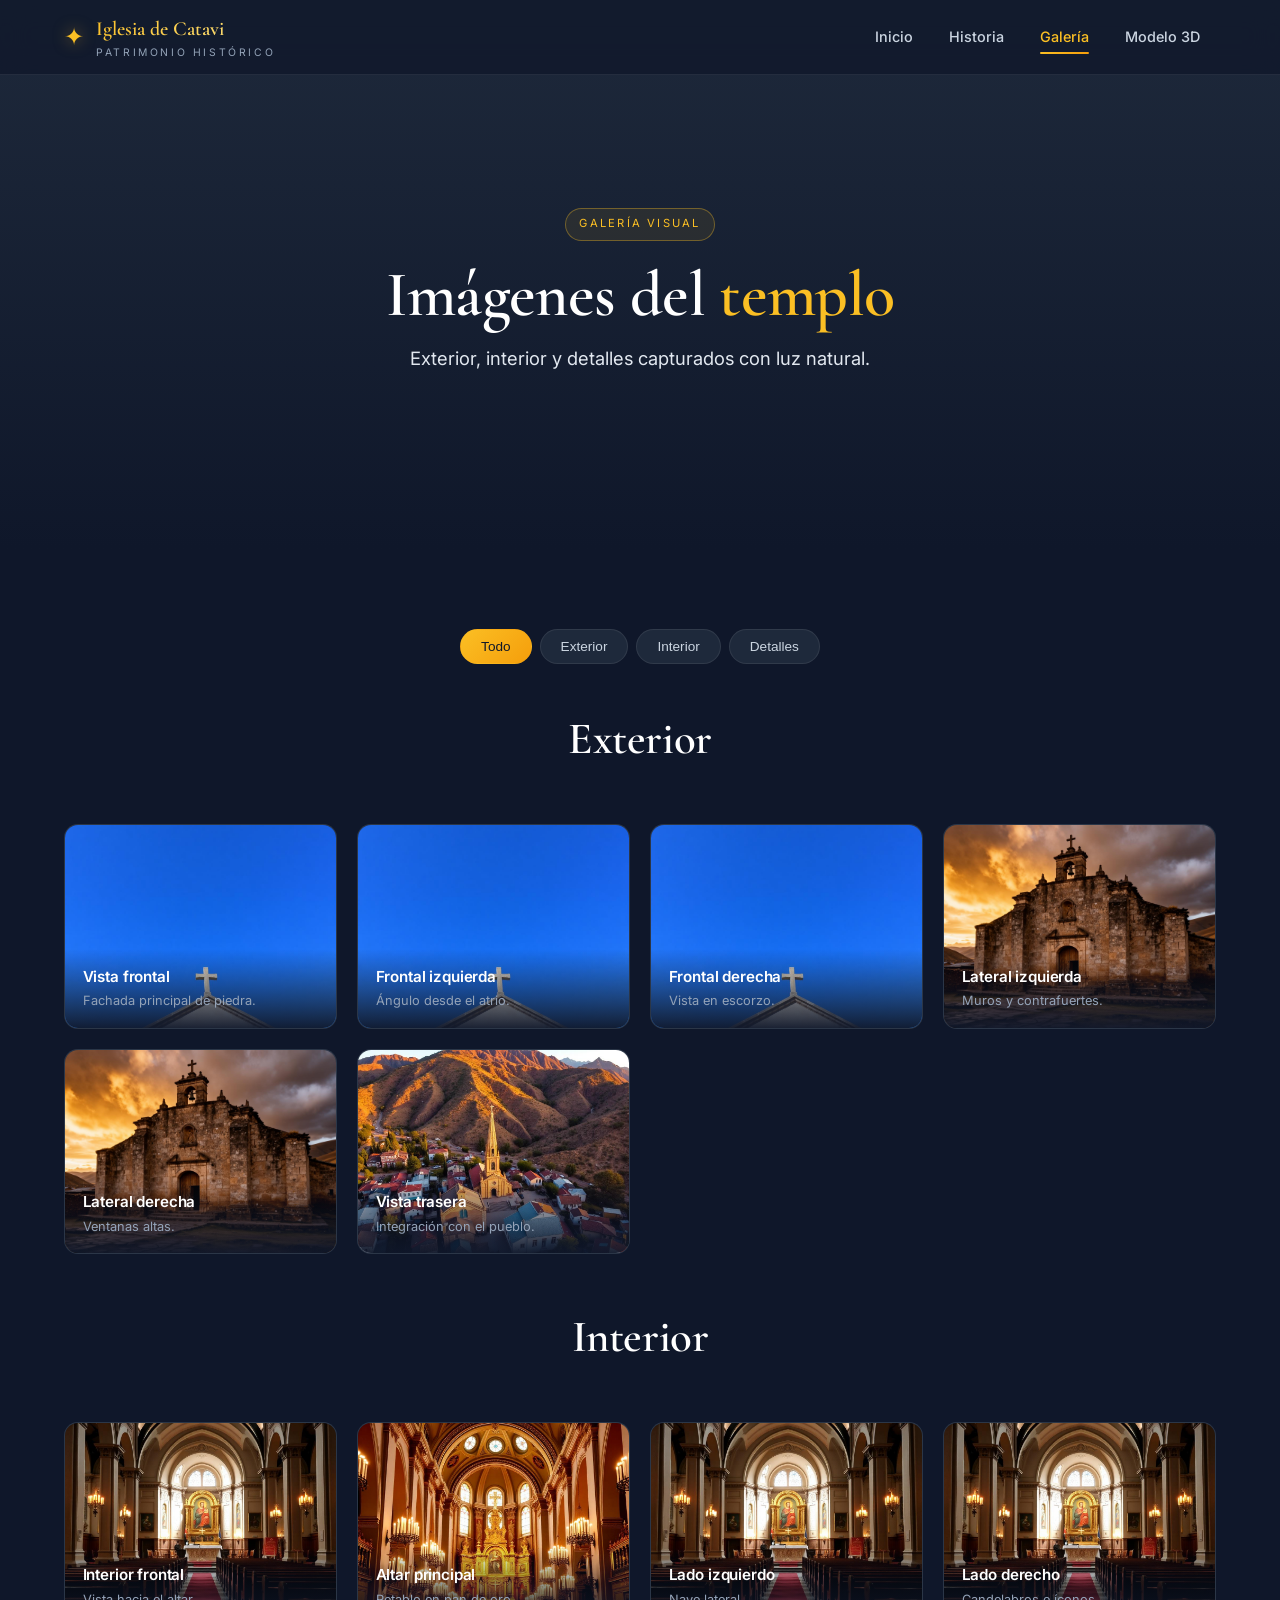
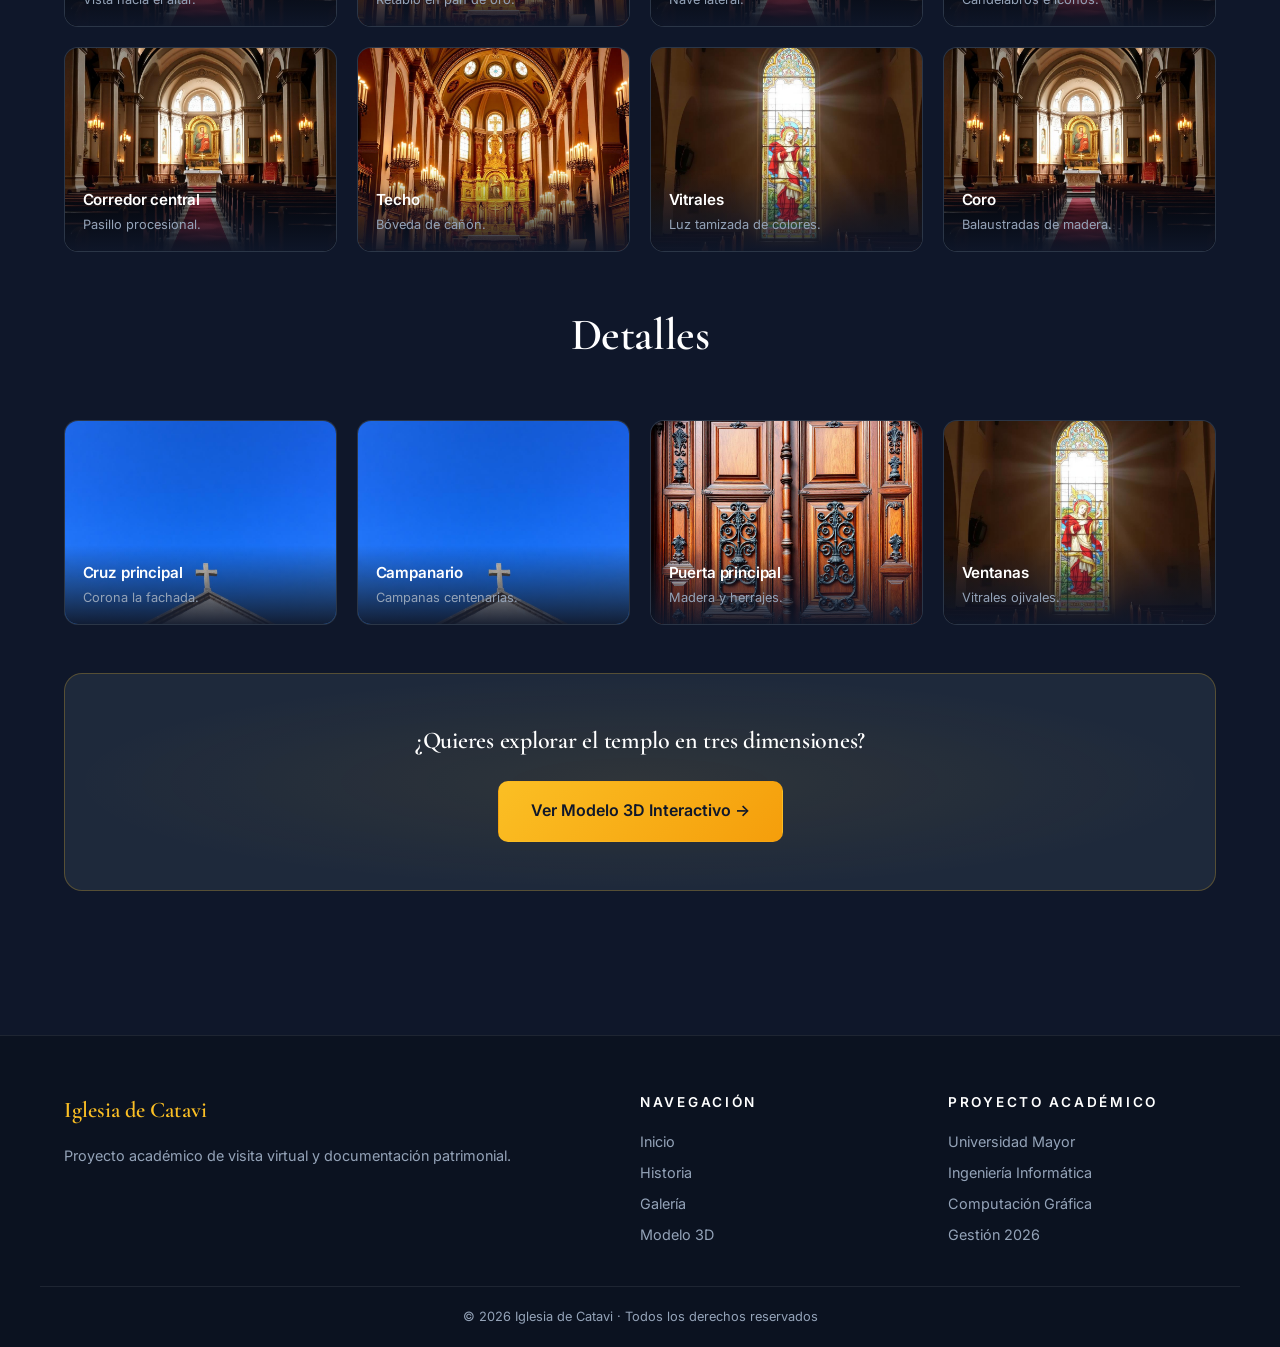
==== galeria.html @ e2d0ec97 "Version 1 - Estructura inicial" ====
<!DOCTYPE html>
<html lang="es">
<head>
<meta charset="UTF-8">
<meta name="viewport" content="width=device-width, initial-scale=1.0">
<title>Galería · Iglesia de Catavi</title>
<link rel="preconnect" href="https://fonts.googleapis.com">
<link rel="preconnect" href="https://fonts.gstatic.com" crossorigin>
<link href="https://fonts.googleapis.com/css2?family=Cormorant+Garamond:wght@500;600;700&family=Inter:wght@300;400;500;600;700&display=swap" rel="stylesheet">
<link rel="stylesheet" href="css/menu.css">
<link rel="stylesheet" href="css/estilos.css">
<link rel="stylesheet" href="css/galeria.css">
</head>
<body>
<header class="navbar">
  <div class="nav-inner">
    <a href="index.html" class="brand">
      <span class="brand-mark">✦</span>
      <span><strong>Iglesia de Catavi</strong><small>Patrimonio Histórico</small></span>
    </a>
    <button class="nav-toggle" id="navToggle" aria-label="Menú">☰</button>
    <nav class="nav-links" id="navLinks">
      <a href="index.html">Inicio</a>
      <a href="historia.html">Historia</a>
      <a href="galeria.html" class="active">Galería</a>
      <a href="modelo3d.html">Modelo 3D</a>
    </nav>
  </div>
</header>

<section class="page-hero short">
  <div class="container hero-content text-center">
    <span class="chip">Galería visual</span>
    <h1 class="hero-title">Imágenes del <span class="gold">templo</span></h1>
    <p class="hero-sub">Exterior, interior y detalles capturados con luz natural.</p>
  </div>
</section>

<section class="container section">
  <div class="gallery-tabs">
    <button class="tab active" data-cat="all">Todo</button>
    <button class="tab" data-cat="exterior">Exterior</button>
    <button class="tab" data-cat="interior">Interior</button>
    <button class="tab" data-cat="detalles">Detalles</button>
  </div>

  <div class="section-head"><h2 id="cat-exterior">Exterior</h2></div>
  <div class="gallery">
    <figure class="g-item" data-cat="exterior">
      <img src="assets/img/exterior/frontal.jpg" alt="Vista frontal" data-title="Vista frontal" data-desc="Fachada principal de piedra labrada con campanario.">
      <figcaption><h4>Vista frontal</h4><p>Fachada principal de piedra.</p></figcaption>
    </figure>
    <figure class="g-item" data-cat="exterior">
      <img src="assets/img/exterior/frontal.jpg" alt="Frontal izquierda" data-title="Vista frontal izquierda" data-desc="Perspectiva en ángulo desde la izquierda del atrio.">
      <figcaption><h4>Frontal izquierda</h4><p>Ángulo desde el atrio.</p></figcaption>
    </figure>
    <figure class="g-item" data-cat="exterior">
      <img src="assets/img/exterior/frontal.jpg" alt="Frontal derecha" data-title="Vista frontal derecha" data-desc="Perspectiva en ángulo desde la derecha del atrio.">
      <figcaption><h4>Frontal derecha</h4><p>Vista en escorzo.</p></figcaption>
    </figure>
    <figure class="g-item" data-cat="exterior">
      <img src="assets/img/exterior/lateral.jpg" alt="Lateral izquierda" data-title="Lateral izquierda" data-desc="Muro lateral de piedra con contrafuertes.">
      <figcaption><h4>Lateral izquierda</h4><p>Muros y contrafuertes.</p></figcaption>
    </figure>
    <figure class="g-item" data-cat="exterior">
      <img src="assets/img/exterior/lateral.jpg" alt="Lateral derecha" data-title="Lateral derecha" data-desc="Fachada lateral derecha con ventanas altas.">
      <figcaption><h4>Lateral derecha</h4><p>Ventanas altas.</p></figcaption>
    </figure>
    <figure class="g-item" data-cat="exterior">
      <img src="assets/img/exterior/aerea.jpg" alt="Vista trasera" data-title="Vista trasera" data-desc="Parte posterior del templo y su integración con el pueblo.">
      <figcaption><h4>Vista trasera</h4><p>Integración con el pueblo.</p></figcaption>
    </figure>
  </div>

  <div class="section-head"><h2 id="cat-interior">Interior</h2></div>
  <div class="gallery">
    <figure class="g-item" data-cat="interior">
      <img src="assets/img/interior/nave.jpg" alt="Interior frontal" data-title="Interior frontal" data-desc="Vista desde la entrada hacia el altar mayor.">
      <figcaption><h4>Interior frontal</h4><p>Vista hacia el altar.</p></figcaption>
    </figure>
    <figure class="g-item" data-cat="interior">
      <img src="assets/img/interior/altar.jpg" alt="Altar principal" data-title="Altar principal" data-desc="Retablo mayor cubierto en pan de oro.">
      <figcaption><h4>Altar principal</h4><p>Retablo en pan de oro.</p></figcaption>
    </figure>
    <figure class="g-item" data-cat="interior">
      <img src="assets/img/interior/nave.jpg" alt="Lado izquierdo" data-title="Interior lado izquierdo" data-desc="Nave lateral izquierda con pinturas y bancas.">
      <figcaption><h4>Lado izquierdo</h4><p>Nave lateral.</p></figcaption>
    </figure>
    <figure class="g-item" data-cat="interior">
      <img src="assets/img/interior/nave.jpg" alt="Lado derecho" data-title="Interior lado derecho" data-desc="Nave lateral derecha con candelabros e íconos.">
      <figcaption><h4>Lado derecho</h4><p>Candelabros e íconos.</p></figcaption>
    </figure>
    <figure class="g-item" data-cat="interior">
      <img src="assets/img/interior/nave.jpg" alt="Corredor central" data-title="Corredor central" data-desc="Pasillo central con alfombra roja hacia el presbiterio.">
      <figcaption><h4>Corredor central</h4><p>Pasillo procesional.</p></figcaption>
    </figure>
    <figure class="g-item" data-cat="interior">
      <img src="assets/img/interior/altar.jpg" alt="Techo" data-title="Techo abovedado" data-desc="Bóveda de cañón con decoraciones florales.">
      <figcaption><h4>Techo</h4><p>Bóveda de cañón.</p></figcaption>
    </figure>
    <figure class="g-item" data-cat="interior">
      <img src="assets/img/interior/vitral.jpg" alt="Vitrales" data-title="Vitrales" data-desc="Vitrales con iconografía religiosa y luz tamizada.">
      <figcaption><h4>Vitrales</h4><p>Luz tamizada de colores.</p></figcaption>
    </figure>
    <figure class="g-item" data-cat="interior">
      <img src="assets/img/interior/nave.jpg" alt="Coro" data-title="Coro" data-desc="Coro alto con balaustradas de madera tallada.">
      <figcaption><h4>Coro</h4><p>Balaustradas de madera.</p></figcaption>
    </figure>
  </div>

  <div class="section-head"><h2 id="cat-detalles">Detalles</h2></div>
  <div class="gallery">
    <figure class="g-item" data-cat="detalles">
      <img src="assets/img/exterior/frontal.jpg" alt="Cruz principal" data-title="Cruz principal" data-desc="Cruz de piedra que corona la fachada.">
      <figcaption><h4>Cruz principal</h4><p>Corona la fachada.</p></figcaption>
    </figure>
    <figure class="g-item" data-cat="detalles">
      <img src="assets/img/exterior/frontal.jpg" alt="Campanario" data-title="Campanario" data-desc="Torre con campanas fundidas con estaño local.">
      <figcaption><h4>Campanario</h4><p>Campanas centenarias.</p></figcaption>
    </figure>
    <figure class="g-item" data-cat="detalles">
      <img src="assets/img/detalles/puerta.jpg" alt="Puerta principal" data-title="Puerta principal" data-desc="Portón de madera tallada con herrajes de hierro forjado.">
      <figcaption><h4>Puerta principal</h4><p>Madera y herrajes.</p></figcaption>
    </figure>
    <figure class="g-item" data-cat="detalles">
      <img src="assets/img/interior/vitral.jpg" alt="Ventanas" data-title="Ventanas" data-desc="Ventanas ojivales con vitrales de iconografía sagrada.">
      <figcaption><h4>Ventanas</h4><p>Vitrales ojivales.</p></figcaption>
    </figure>
  </div>

  <div class="cta-3d">
    <h3>¿Quieres explorar el templo en tres dimensiones?</h3>
    <a href="modelo3d.html" class="btn btn-gold btn-lg">Ver Modelo 3D Interactivo →</a>
  </div>
</section>

<!-- Lightbox -->
<div class="lightbox" id="lightbox" aria-hidden="true">
  <button class="lb-close" id="lbClose" aria-label="Cerrar">✕</button>
  <button class="lb-nav lb-prev" id="lbPrev" aria-label="Anterior">‹</button>
  <button class="lb-nav lb-next" id="lbNext" aria-label="Siguiente">›</button>
  <figure class="lb-content">
    <img id="lbImg" src="" alt="">
    <figcaption><h3 id="lbTitle"></h3><p id="lbDesc"></p></figcaption>
  </figure>
</div>

<footer class="footer">
  <div class="container footer-grid">
    <div><h4 class="gold">Iglesia de Catavi</h4><p>Proyecto académico de visita virtual y documentación patrimonial.</p></div>
    <div><h4>Navegación</h4><ul><li><a href="index.html">Inicio</a></li><li><a href="historia.html">Historia</a></li><li><a href="galeria.html">Galería</a></li><li><a href="modelo3d.html">Modelo 3D</a></li></ul></div>
    <div><h4>Proyecto académico</h4><ul><li>Universidad Mayor</li><li>Ingeniería Informática</li><li>Computación Gráfica</li><li>Gestión 2026</li></ul></div>
  </div>
  <div class="footer-bottom container">© 2026 Iglesia de Catavi · Todos los derechos reservados</div>
</footer>

<script src="js/menu.js"></script>
<script src="js/galeria.js"></script>
</body>
</html>
---- css/menu.css ----
/* =========================================================
   Menú de navegación fijo
   ========================================================= */
.navbar{
  position:fixed;top:0;left:0;right:0;z-index:100;
  background:rgba(15,23,42,.75);
  backdrop-filter:blur(14px);-webkit-backdrop-filter:blur(14px);
  border-bottom:1px solid rgba(255,255,255,.08);
}
.nav-inner{
  max-width:1200px;margin:0 auto;padding:0 1.5rem;
  display:flex;align-items:center;justify-content:space-between;
  height:74px;
}
.brand{display:flex;align-items:center;gap:.75rem;color:#fff}
.brand-mark{
  font-size:1.5rem;color:#fbbf24;
  text-shadow:0 0 16px rgba(251,191,36,.5);
}
.brand strong{display:block;font-family:"Cormorant Garamond",serif;font-size:1.25rem;font-weight:600;
  background:linear-gradient(135deg,#fbbf24,#fde68a);-webkit-background-clip:text;background-clip:text;color:transparent}
.brand small{display:block;font-size:.65rem;letter-spacing:.25em;text-transform:uppercase;color:#94a3b8}

.nav-links{display:flex;align-items:center;gap:.25rem}
.nav-links a{
  position:relative;padding:.6rem 1rem;font-size:.9rem;font-weight:500;
  color:#cbd5e1;border-radius:8px;transition:color .25s ease, background .25s ease;
}
.nav-links a:hover{color:#fff;background:rgba(255,255,255,.04)}
.nav-links a.active{color:#fbbf24}
.nav-links a.active::after{
  content:"";position:absolute;left:1rem;right:1rem;bottom:.25rem;height:2px;
  background:linear-gradient(90deg,#fbbf24,#f59e0b);border-radius:2px
}

.nav-toggle{
  display:none;background:transparent;border:1px solid rgba(255,255,255,.15);
  color:#fff;border-radius:8px;width:42px;height:42px;font-size:1.2rem;cursor:pointer;
}

body{padding-top:74px}

@media (max-width:840px){
  .nav-toggle{display:block}
  .nav-links{
    position:absolute;top:100%;left:0;right:0;
    flex-direction:column;align-items:stretch;gap:0;
    background:rgba(15,23,42,.97);
    border-bottom:1px solid rgba(255,255,255,.08);
    padding:.5rem 1rem 1rem;
    max-height:0;overflow:hidden;transition:max-height .35s ease;
  }
  .nav-links.open{max-height:400px}
  .nav-links a{padding:.85rem 1rem;border-radius:6px}
  .nav-links a.active::after{display:none}
}
---- css/estilos.css ----
/* =========================================================
   Iglesia de Catavi · Estilos base
   ========================================================= */
:root{
  --bg:#0f172a;
  --panel:#1e293b;
  --panel-2:#273449;
  --text:#ffffff;
  --muted:#94a3b8;
  --gold:#fbbf24;
  --gold-2:#f59e0b;
  --blue:#3b82f6;
  --blue-2:#2563eb;
  --border:rgba(255,255,255,.08);
  --radius:14px;
  --shadow:0 20px 50px -20px rgba(0,0,0,.7);
  --shadow-gold:0 10px 40px -10px rgba(251,191,36,.45);
  --font-display:"Cormorant Garamond", Georgia, serif;
  --font-sans:"Inter", system-ui, -apple-system, Segoe UI, Roboto, sans-serif;
}
*,*::before,*::after{box-sizing:border-box}
html,body{margin:0;padding:0}
html{scroll-behavior:smooth}
body{
  font-family:var(--font-sans);
  background:var(--bg);
  color:var(--text);
  line-height:1.6;
  -webkit-font-smoothing:antialiased;
}
img{max-width:100%;display:block}
a{color:inherit;text-decoration:none}
ul{margin:0;padding:0;list-style:none}

.container{max-width:1200px;margin:0 auto;padding:0 1.5rem}
.section{padding:5rem 1.5rem}
.text-center{text-align:center}
.gold{color:var(--gold)}
.lead{color:var(--muted);font-size:1.1rem;max-width:720px;margin:1rem auto 0}

h1,h2,h3,h4{font-family:var(--font-display);font-weight:600;letter-spacing:-.01em;margin:0 0 .5rem}
h1{font-size:clamp(2.5rem,5vw,4.5rem);line-height:1.05}
h2{font-size:clamp(2rem,3.5vw,3rem)}
h3{font-size:1.5rem}
p{margin:0 0 1rem;color:#cbd5e1}

.eyebrow{
  display:inline-block;font-size:.7rem;letter-spacing:.3em;text-transform:uppercase;
  color:var(--gold);margin-bottom:.75rem;font-weight:600
}
.chip{
  display:inline-flex;align-items:center;gap:.4rem;
  padding:.4rem .85rem;border-radius:999px;
  border:1px solid rgba(251,191,36,.35);background:rgba(251,191,36,.08);
  color:var(--gold);font-size:.7rem;letter-spacing:.2em;text-transform:uppercase;
  margin-bottom:1.25rem
}

/* ========== HERO ========== */
.hero{
  position:relative;min-height:92vh;display:flex;align-items:center;
  overflow:hidden;
}
.page-hero{position:relative;padding:8rem 1.5rem 5rem;overflow:hidden}
.page-hero.short{padding:7rem 1.5rem 3rem;background:linear-gradient(180deg,var(--panel),var(--bg))}
.hero-bg{position:absolute;inset:0;width:100%;height:100%;object-fit:cover;z-index:0}
.hero-overlay{
  position:absolute;inset:0;z-index:1;
  background:
    linear-gradient(90deg,rgba(15,23,42,.95),rgba(15,23,42,.5)),
    linear-gradient(0deg,rgba(15,23,42,1),rgba(15,23,42,.2));
}
.hero-content{position:relative;z-index:2;padding:6rem 0}
.hero-title{margin-bottom:1rem}
.hero-sub{font-size:1.15rem;color:#e2e8f0;max-width:600px;margin:0 0 2rem}
.text-center .hero-sub{margin-left:auto;margin-right:auto}
.hero-actions{display:flex;flex-wrap:wrap;gap:.75rem}
.hero-scroll{
  position:absolute;bottom:1.25rem;left:50%;transform:translateX(-50%);
  color:var(--gold);font-size:1.2rem;animation:bounce 2s infinite;z-index:2
}
@keyframes bounce{0%,100%{transform:translate(-50%,0)}50%{transform:translate(-50%,8px)}}

/* ========== BOTONES ========== */
.btn{
  display:inline-flex;align-items:center;justify-content:center;gap:.5rem;
  padding:.85rem 1.5rem;border-radius:10px;font-weight:600;font-size:.9rem;
  border:1px solid transparent;cursor:pointer;
  transition:transform .25s ease, box-shadow .25s ease, background .25s ease, color .25s ease;
}
.btn-sm{padding:.55rem 1rem;font-size:.8rem}
.btn-lg{padding:1.05rem 2rem;font-size:1rem}
.btn-block{width:100%}
.btn-primary{background:var(--blue);color:#fff}
.btn-primary:hover{background:var(--blue-2);transform:translateY(-2px);box-shadow:0 10px 30px -10px rgba(59,130,246,.6)}
.btn-gold{background:linear-gradient(135deg,var(--gold),var(--gold-2));color:#0f172a}
.btn-gold:hover{transform:translateY(-2px);box-shadow:var(--shadow-gold)}
.btn-outline{background:transparent;border-color:rgba(251,191,36,.45);color:var(--gold)}
.btn-outline:hover{background:rgba(251,191,36,.1);transform:translateY(-2px)}

/* ========== SECCIONES ========== */
.section-head{text-align:center;margin-bottom:3rem}
.section-head h2{margin-bottom:.5rem}
.grid-2{display:grid;grid-template-columns:repeat(2,minmax(0,1fr));gap:3rem}
.info-block h3{color:#fff;margin-bottom:1rem}
.info-block p{color:var(--muted)}

/* ========== TARJETAS ========== */
.cards{display:grid;grid-template-columns:repeat(auto-fit,minmax(240px,1fr));gap:1.25rem}
.card{
  background:var(--panel);border:1px solid var(--border);
  border-radius:var(--radius);padding:1.75rem;
  transition:transform .3s ease, border-color .3s ease, box-shadow .3s ease;
  display:flex;flex-direction:column;gap:.5rem;color:#fff;
}
.card:hover{transform:translateY(-6px);border-color:rgba(251,191,36,.45);box-shadow:var(--shadow)}
.card-icon{font-size:2rem;margin-bottom:.5rem}
.card p{color:var(--muted);font-size:.9rem;flex:1}
.card-link{color:var(--gold);font-weight:600;font-size:.85rem;margin-top:.75rem}

/* ========== STATS ========== */
.stats{background:linear-gradient(180deg,var(--panel),var(--bg));border-top:1px solid var(--border);border-bottom:1px solid var(--border)}
.stats-grid{display:grid;grid-template-columns:repeat(auto-fit,minmax(180px,1fr));gap:2rem;padding:4rem 1.5rem;text-align:center}
.stats-grid strong{
  display:block;font-family:var(--font-display);font-size:3.5rem;font-weight:600;
  background:linear-gradient(135deg,var(--gold),#fde68a);-webkit-background-clip:text;background-clip:text;color:transparent;
  line-height:1
}
.stats-grid span{color:var(--muted);font-size:.8rem;letter-spacing:.2em;text-transform:uppercase}

/* ========== ARTÍCULO HISTORIA ========== */
.article{max-width:820px;padding:4rem 1.5rem}
.article section{margin-bottom:2.5rem}
.article h2{margin-top:.25rem}
.bullets{padding-left:1.25rem;list-style:disc;color:var(--muted)}
.bullets li{margin-bottom:.5rem}

/* TIMELINE */
.timeline{position:relative;max-width:780px;margin:0 auto;padding-left:1.5rem;border-left:2px solid rgba(251,191,36,.3)}
.timeline li{position:relative;padding:0 0 2rem 1.5rem}
.timeline li::before{
  content:"";position:absolute;left:-2rem;top:.4rem;width:14px;height:14px;border-radius:50%;
  background:linear-gradient(135deg,var(--gold),var(--gold-2));box-shadow:0 0 0 4px rgba(251,191,36,.15)
}
.t-year{display:inline-block;font-family:var(--font-display);font-size:1.5rem;color:var(--gold);font-weight:600;margin-bottom:.25rem}
.t-body{background:var(--panel);border:1px solid var(--border);border-radius:12px;padding:1rem 1.25rem}
.t-body h4{margin:0 0 .25rem;font-family:var(--font-sans);font-size:1rem;color:#fff}
.t-body p{margin:0;color:var(--muted);font-size:.9rem}

/* HISTORIC GRID */
.historic-grid{display:grid;grid-template-columns:repeat(auto-fit,minmax(240px,1fr));gap:1rem}
.historic-grid figure{margin:0;border-radius:12px;overflow:hidden;border:1px solid var(--border);background:var(--panel)}
.historic-grid img{aspect-ratio:4/3;object-fit:cover;transition:transform .6s ease}
.historic-grid figure:hover img{transform:scale(1.06)}
.historic-grid figcaption{padding:.75rem 1rem;font-size:.85rem;color:var(--muted)}

/* ========== FOOTER ========== */
.footer{background:#0b1220;border-top:1px solid var(--border);margin-top:4rem}
.footer-grid{display:grid;grid-template-columns:2fr 1fr 1fr;gap:2.5rem;padding:3.5rem 1.5rem 2rem}
.footer h4{font-family:var(--font-sans);font-size:.85rem;text-transform:uppercase;letter-spacing:.2em;color:#fff;margin-bottom:1rem}
.footer h4.gold{color:var(--gold);font-family:var(--font-display);font-size:1.4rem;text-transform:none;letter-spacing:0}
.footer p,.footer li{color:var(--muted);font-size:.9rem;margin-bottom:.5rem}
.footer a:hover{color:var(--gold)}
.footer-bottom{border-top:1px solid var(--border);padding:1.25rem 1.5rem;font-size:.8rem;color:var(--muted);text-align:center}

/* ========== RESPONSIVE ========== */
@media (max-width:840px){
  .grid-2{grid-template-columns:1fr;gap:2rem}
  .footer-grid{grid-template-columns:1fr;gap:2rem}
  .hero-content{padding:4rem 0}
  .section{padding:3.5rem 1rem}
}

/* animaciones de entrada */
.reveal{opacity:0;transform:translateY(20px);transition:opacity .8s ease, transform .8s ease}
.reveal.is-visible{opacity:1;transform:none}
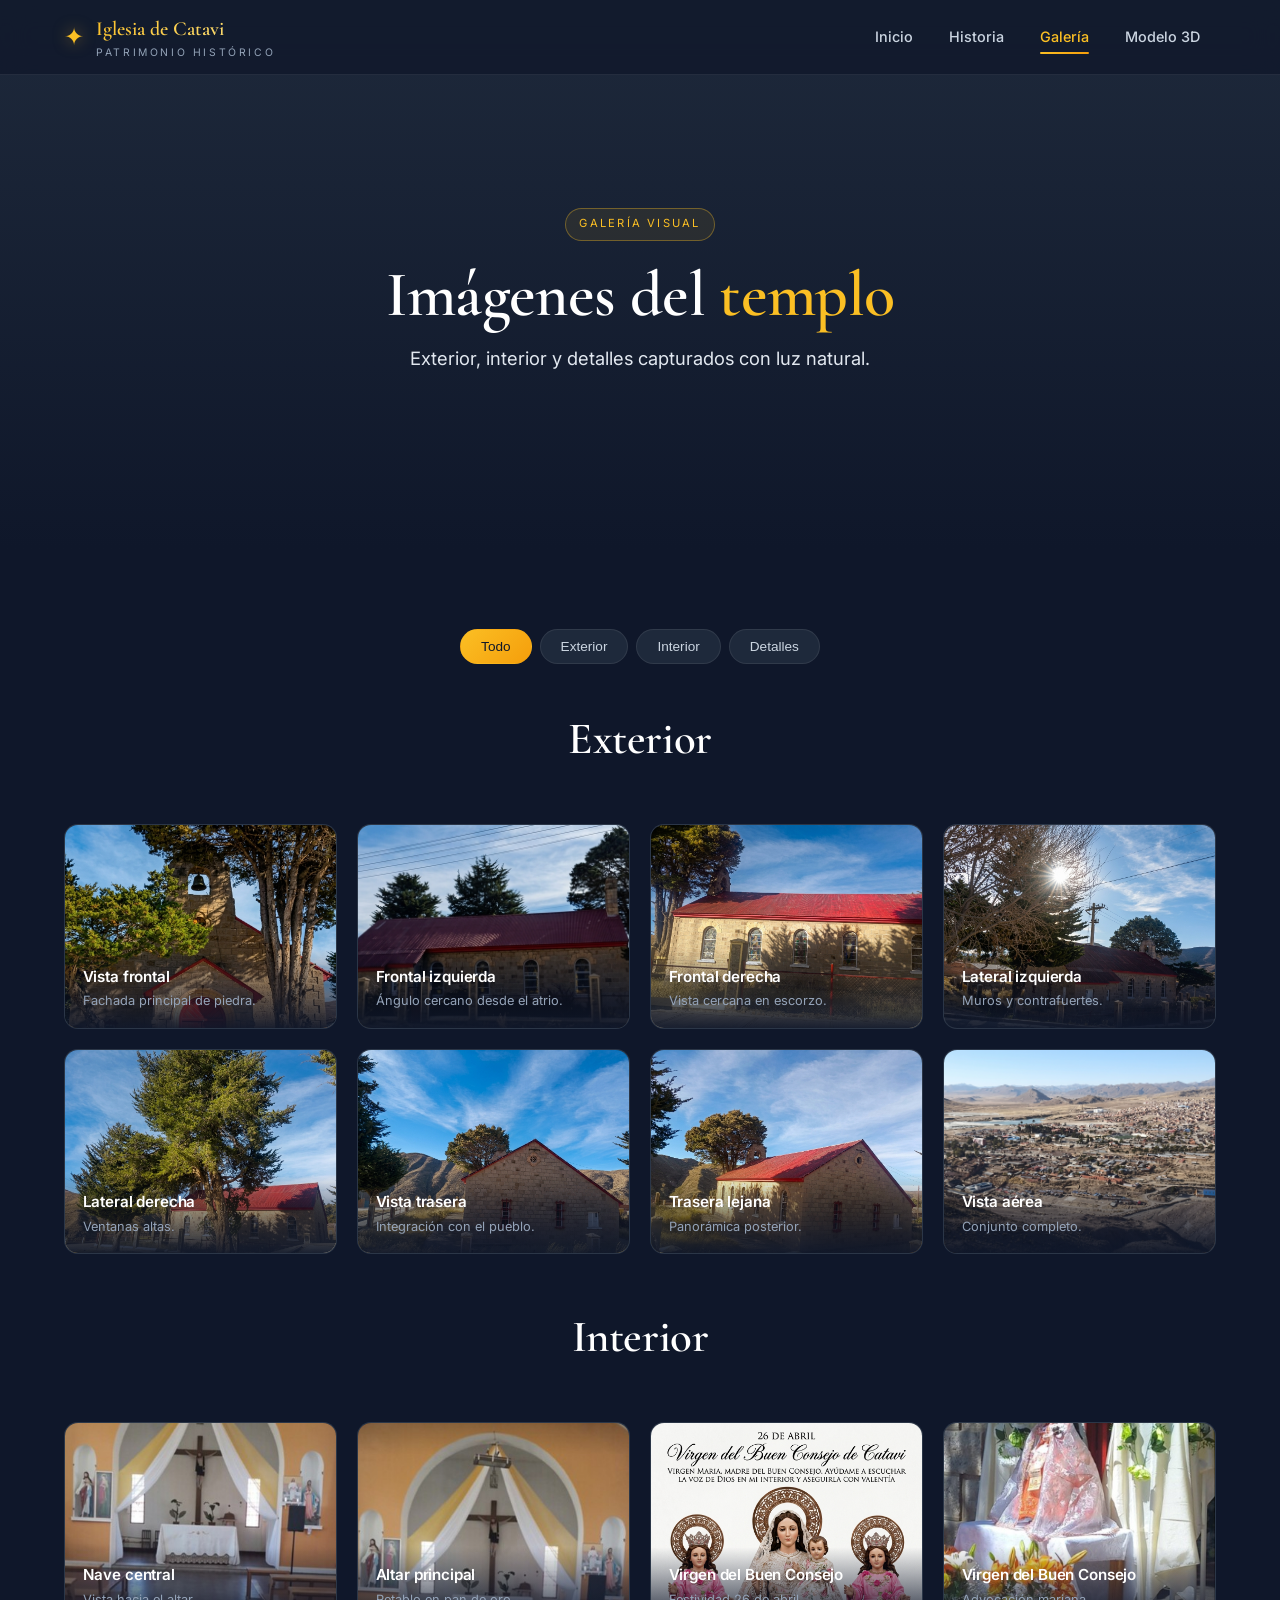
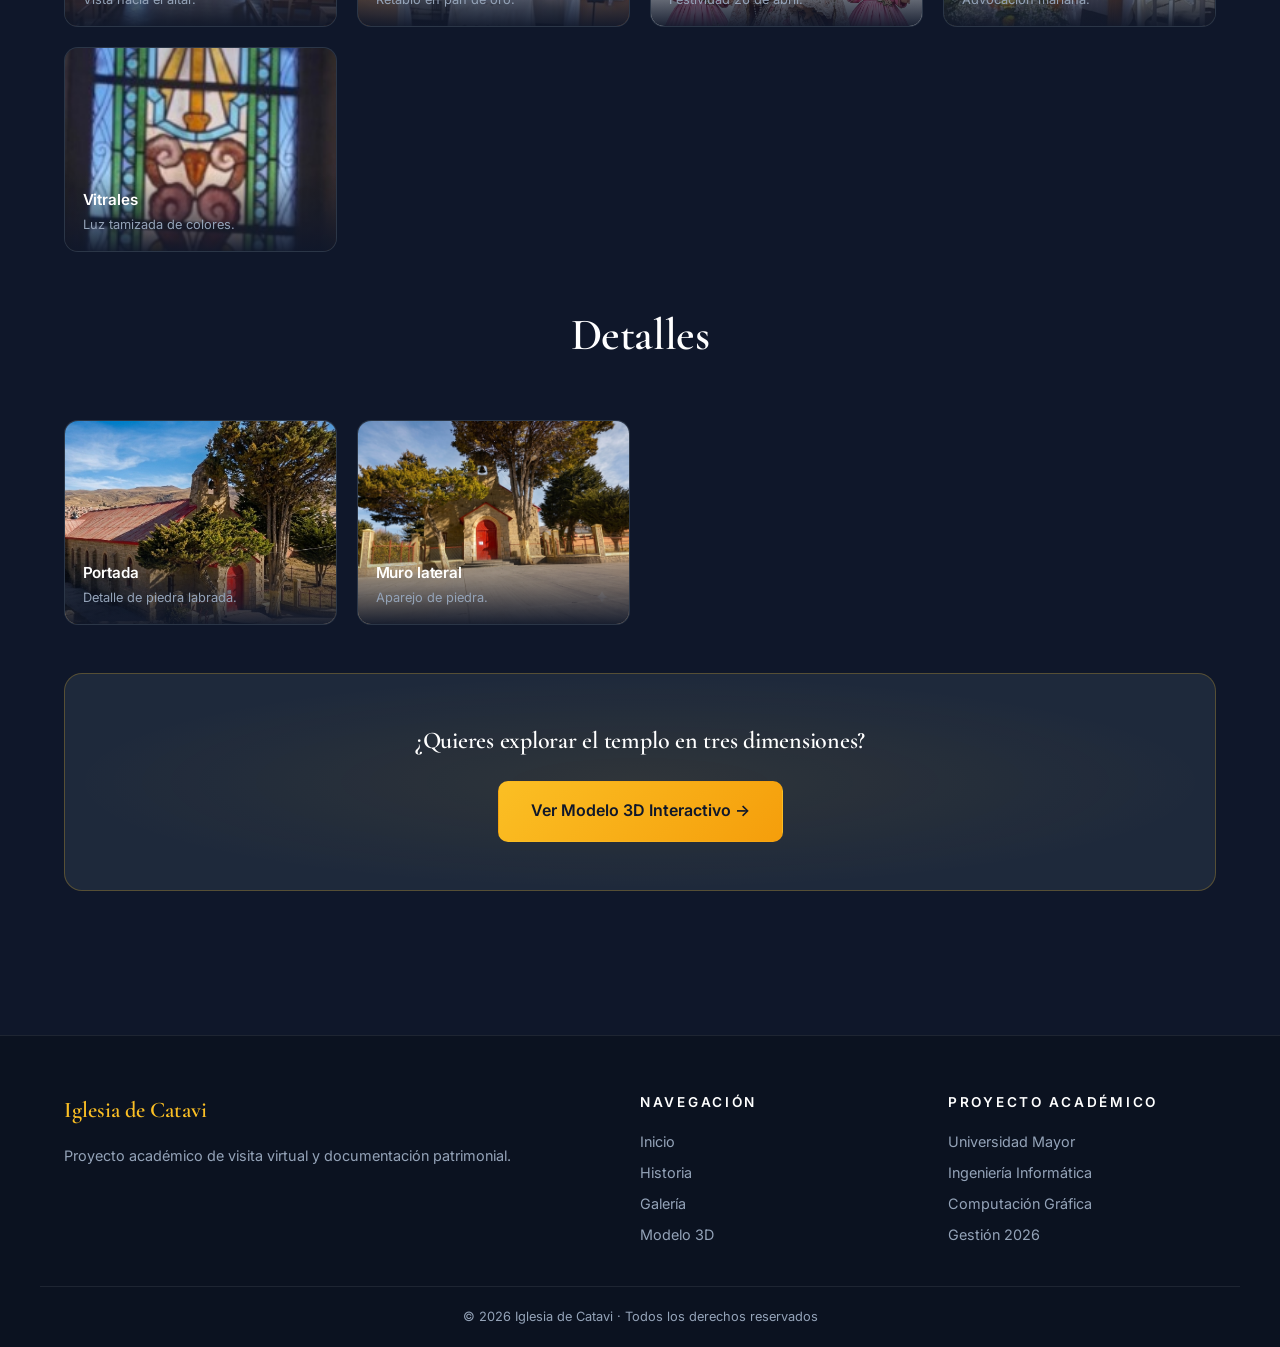
==== commit 85d63559: "Version 2 - Modelo 3D y nuevas imagenes" ====
--- a/galeria.html
+++ b/galeria.html
@@ -47,84 +47,72 @@
   <div class="section-head"><h2 id="cat-exterior">Exterior</h2></div>
   <div class="gallery">
     <figure class="g-item" data-cat="exterior">
-      <img src="assets/img/exterior/frontal.jpg" alt="Vista frontal" data-title="Vista frontal" data-desc="Fachada principal de piedra labrada con campanario.">
+      <img src="assets/img/exterior/frontal.jpg" alt="Vista frontal" data-title="Vista frontal" data-desc="Fachada principal de piedra labrada con campanario central.">
       <figcaption><h4>Vista frontal</h4><p>Fachada principal de piedra.</p></figcaption>
     </figure>
     <figure class="g-item" data-cat="exterior">
-      <img src="assets/img/exterior/frontal.jpg" alt="Frontal izquierda" data-title="Vista frontal izquierda" data-desc="Perspectiva en ángulo desde la izquierda del atrio.">
-      <figcaption><h4>Frontal izquierda</h4><p>Ángulo desde el atrio.</p></figcaption>
+      <img src="assets/img/exterior/parte%20izquierda%20serca.png" alt="Frontal izquierda cerca" data-title="Frontal izquierda" data-desc="Perspectiva cercana desde el lado izquierdo del atrio.">
+      <figcaption><h4>Frontal izquierda</h4><p>Ángulo cercano desde el atrio.</p></figcaption>
     </figure>
     <figure class="g-item" data-cat="exterior">
-      <img src="assets/img/exterior/frontal.jpg" alt="Frontal derecha" data-title="Vista frontal derecha" data-desc="Perspectiva en ángulo desde la derecha del atrio.">
-      <figcaption><h4>Frontal derecha</h4><p>Vista en escorzo.</p></figcaption>
+      <img src="assets/img/exterior/parte%20derecha%20serca.png" alt="Frontal derecha cerca" data-title="Frontal derecha" data-desc="Perspectiva cercana desde el lado derecho del atrio.">
+      <figcaption><h4>Frontal derecha</h4><p>Vista cercana en escorzo.</p></figcaption>
     </figure>
     <figure class="g-item" data-cat="exterior">
-      <img src="assets/img/exterior/lateral.jpg" alt="Lateral izquierda" data-title="Lateral izquierda" data-desc="Muro lateral de piedra con contrafuertes.">
+      <img src="assets/img/exterior/parte%20izquierda%20lejos.png" alt="Lateral izquierda lejos" data-title="Lateral izquierda" data-desc="Muro lateral izquierdo con contrafuertes visto a distancia.">
       <figcaption><h4>Lateral izquierda</h4><p>Muros y contrafuertes.</p></figcaption>
     </figure>
     <figure class="g-item" data-cat="exterior">
-      <img src="assets/img/exterior/lateral.jpg" alt="Lateral derecha" data-title="Lateral derecha" data-desc="Fachada lateral derecha con ventanas altas.">
+      <img src="assets/img/exterior/parte%20derecha%20lejos.png" alt="Lateral derecha lejos" data-title="Lateral derecha" data-desc="Fachada lateral derecha con ventanas altas.">
       <figcaption><h4>Lateral derecha</h4><p>Ventanas altas.</p></figcaption>
     </figure>
     <figure class="g-item" data-cat="exterior">
-      <img src="assets/img/exterior/aerea.jpg" alt="Vista trasera" data-title="Vista trasera" data-desc="Parte posterior del templo y su integración con el pueblo.">
+      <img src="assets/img/exterior/parte%20tracera.png" alt="Vista trasera" data-title="Vista trasera" data-desc="Parte posterior del templo y su integración con el entorno.">
       <figcaption><h4>Vista trasera</h4><p>Integración con el pueblo.</p></figcaption>
+    </figure>
+    <figure class="g-item" data-cat="exterior">
+      <img src="assets/img/exterior/parte%20tracera%20lejos%20.png" alt="Vista trasera lejana" data-title="Trasera lejana" data-desc="Vista panorámica de la parte posterior del templo.">
+      <figcaption><h4>Trasera lejana</h4><p>Panorámica posterior.</p></figcaption>
+    </figure>
+    <figure class="g-item" data-cat="exterior">
+      <img src="assets/img/exterior/aerea.jpg" alt="Vista aérea" data-title="Vista aérea" data-desc="Toma aérea del conjunto arquitectónico y la plaza.">
+      <figcaption><h4>Vista aérea</h4><p>Conjunto completo.</p></figcaption>
     </figure>
   </div>
 
   <div class="section-head"><h2 id="cat-interior">Interior</h2></div>
   <div class="gallery">
     <figure class="g-item" data-cat="interior">
-      <img src="assets/img/interior/nave.jpg" alt="Interior frontal" data-title="Interior frontal" data-desc="Vista desde la entrada hacia el altar mayor.">
-      <figcaption><h4>Interior frontal</h4><p>Vista hacia el altar.</p></figcaption>
+      <img src="assets/img/interior/nave.jpg" alt="Nave central" data-title="Nave central" data-desc="Vista desde la entrada hacia el altar mayor con la nave central.">
+      <figcaption><h4>Nave central</h4><p>Vista hacia el altar.</p></figcaption>
     </figure>
     <figure class="g-item" data-cat="interior">
-      <img src="assets/img/interior/altar.jpg" alt="Altar principal" data-title="Altar principal" data-desc="Retablo mayor cubierto en pan de oro.">
+      <img src="assets/img/interior/altar.jpg" alt="Altar principal" data-title="Altar principal" data-desc="Retablo mayor cubierto en pan de oro con detalles barrocos.">
       <figcaption><h4>Altar principal</h4><p>Retablo en pan de oro.</p></figcaption>
     </figure>
     <figure class="g-item" data-cat="interior">
-      <img src="assets/img/interior/nave.jpg" alt="Lado izquierdo" data-title="Interior lado izquierdo" data-desc="Nave lateral izquierda con pinturas y bancas.">
-      <figcaption><h4>Lado izquierdo</h4><p>Nave lateral.</p></figcaption>
+      <img src="assets/img/interior/Virgen%20del%20Buen%20Consejo%2026%20de%20abril.png" alt="Virgen del Buen Consejo 26 de abril" data-title="Virgen del Buen Consejo" data-desc="Imagen devocional de la Virgen del Buen Consejo de Catavi, patrona celebrada el 26 de abril.">
+      <figcaption><h4>Virgen del Buen Consejo</h4><p>Festividad 26 de abril.</p></figcaption>
     </figure>
     <figure class="g-item" data-cat="interior">
-      <img src="assets/img/interior/nave.jpg" alt="Lado derecho" data-title="Interior lado derecho" data-desc="Nave lateral derecha con candelabros e íconos.">
-      <figcaption><h4>Lado derecho</h4><p>Candelabros e íconos.</p></figcaption>
+      <img src="assets/img/interior/Virgen%20del%20Buen%20Consejo.jpg" alt="Virgen del Buen Consejo" data-title="Virgen del Buen Consejo" data-desc="Imagen de la Virgen del Buen Consejo, advocación mariana venerada en el templo.">
+      <figcaption><h4>Virgen del Buen Consejo</h4><p>Advocación mariana.</p></figcaption>
     </figure>
     <figure class="g-item" data-cat="interior">
-      <img src="assets/img/interior/nave.jpg" alt="Corredor central" data-title="Corredor central" data-desc="Pasillo central con alfombra roja hacia el presbiterio.">
-      <figcaption><h4>Corredor central</h4><p>Pasillo procesional.</p></figcaption>
-    </figure>
-    <figure class="g-item" data-cat="interior">
-      <img src="assets/img/interior/altar.jpg" alt="Techo" data-title="Techo abovedado" data-desc="Bóveda de cañón con decoraciones florales.">
-      <figcaption><h4>Techo</h4><p>Bóveda de cañón.</p></figcaption>
-    </figure>
-    <figure class="g-item" data-cat="interior">
-      <img src="assets/img/interior/vitral.jpg" alt="Vitrales" data-title="Vitrales" data-desc="Vitrales con iconografía religiosa y luz tamizada.">
+      <img src="assets/img/interior/vitral.jpg" alt="Vitrales" data-title="Vitrales" data-desc="Vitrales con iconografía religiosa que filtran la luz natural.">
       <figcaption><h4>Vitrales</h4><p>Luz tamizada de colores.</p></figcaption>
-    </figure>
-    <figure class="g-item" data-cat="interior">
-      <img src="assets/img/interior/nave.jpg" alt="Coro" data-title="Coro" data-desc="Coro alto con balaustradas de madera tallada.">
-      <figcaption><h4>Coro</h4><p>Balaustradas de madera.</p></figcaption>
     </figure>
   </div>
 
   <div class="section-head"><h2 id="cat-detalles">Detalles</h2></div>
   <div class="gallery">
     <figure class="g-item" data-cat="detalles">
-      <img src="assets/img/exterior/frontal.jpg" alt="Cruz principal" data-title="Cruz principal" data-desc="Cruz de piedra que corona la fachada.">
-      <figcaption><h4>Cruz principal</h4><p>Corona la fachada.</p></figcaption>
+      <img src="assets/img/portada/portada.jpg" alt="Portada principal" data-title="Portada principal" data-desc="Detalle de la portada de piedra con elementos ornamentales.">
+      <figcaption><h4>Portada</h4><p>Detalle de piedra labrada.</p></figcaption>
     </figure>
     <figure class="g-item" data-cat="detalles">
-      <img src="assets/img/exterior/frontal.jpg" alt="Campanario" data-title="Campanario" data-desc="Torre con campanas fundidas con estaño local.">
-      <figcaption><h4>Campanario</h4><p>Campanas centenarias.</p></figcaption>
-    </figure>
-    <figure class="g-item" data-cat="detalles">
-      <img src="assets/img/detalles/puerta.jpg" alt="Puerta principal" data-title="Puerta principal" data-desc="Portón de madera tallada con herrajes de hierro forjado.">
-      <figcaption><h4>Puerta principal</h4><p>Madera y herrajes.</p></figcaption>
-    </figure>
-    <figure class="g-item" data-cat="detalles">
-      <img src="assets/img/interior/vitral.jpg" alt="Ventanas" data-title="Ventanas" data-desc="Ventanas ojivales con vitrales de iconografía sagrada.">
-      <figcaption><h4>Ventanas</h4><p>Vitrales ojivales.</p></figcaption>
+      <img src="assets/img/exterior/lateral.jpg" alt="Muro lateral" data-title="Detalle de muro" data-desc="Textura y aparejo del muro de piedra con contrafuertes.">
+      <figcaption><h4>Muro lateral</h4><p>Aparejo de piedra.</p></figcaption>
     </figure>
   </div>
 
@@ -157,4 +145,4 @@
 <script src="js/menu.js"></script>
 <script src="js/galeria.js"></script>
 </body>
-</html>
+</html>
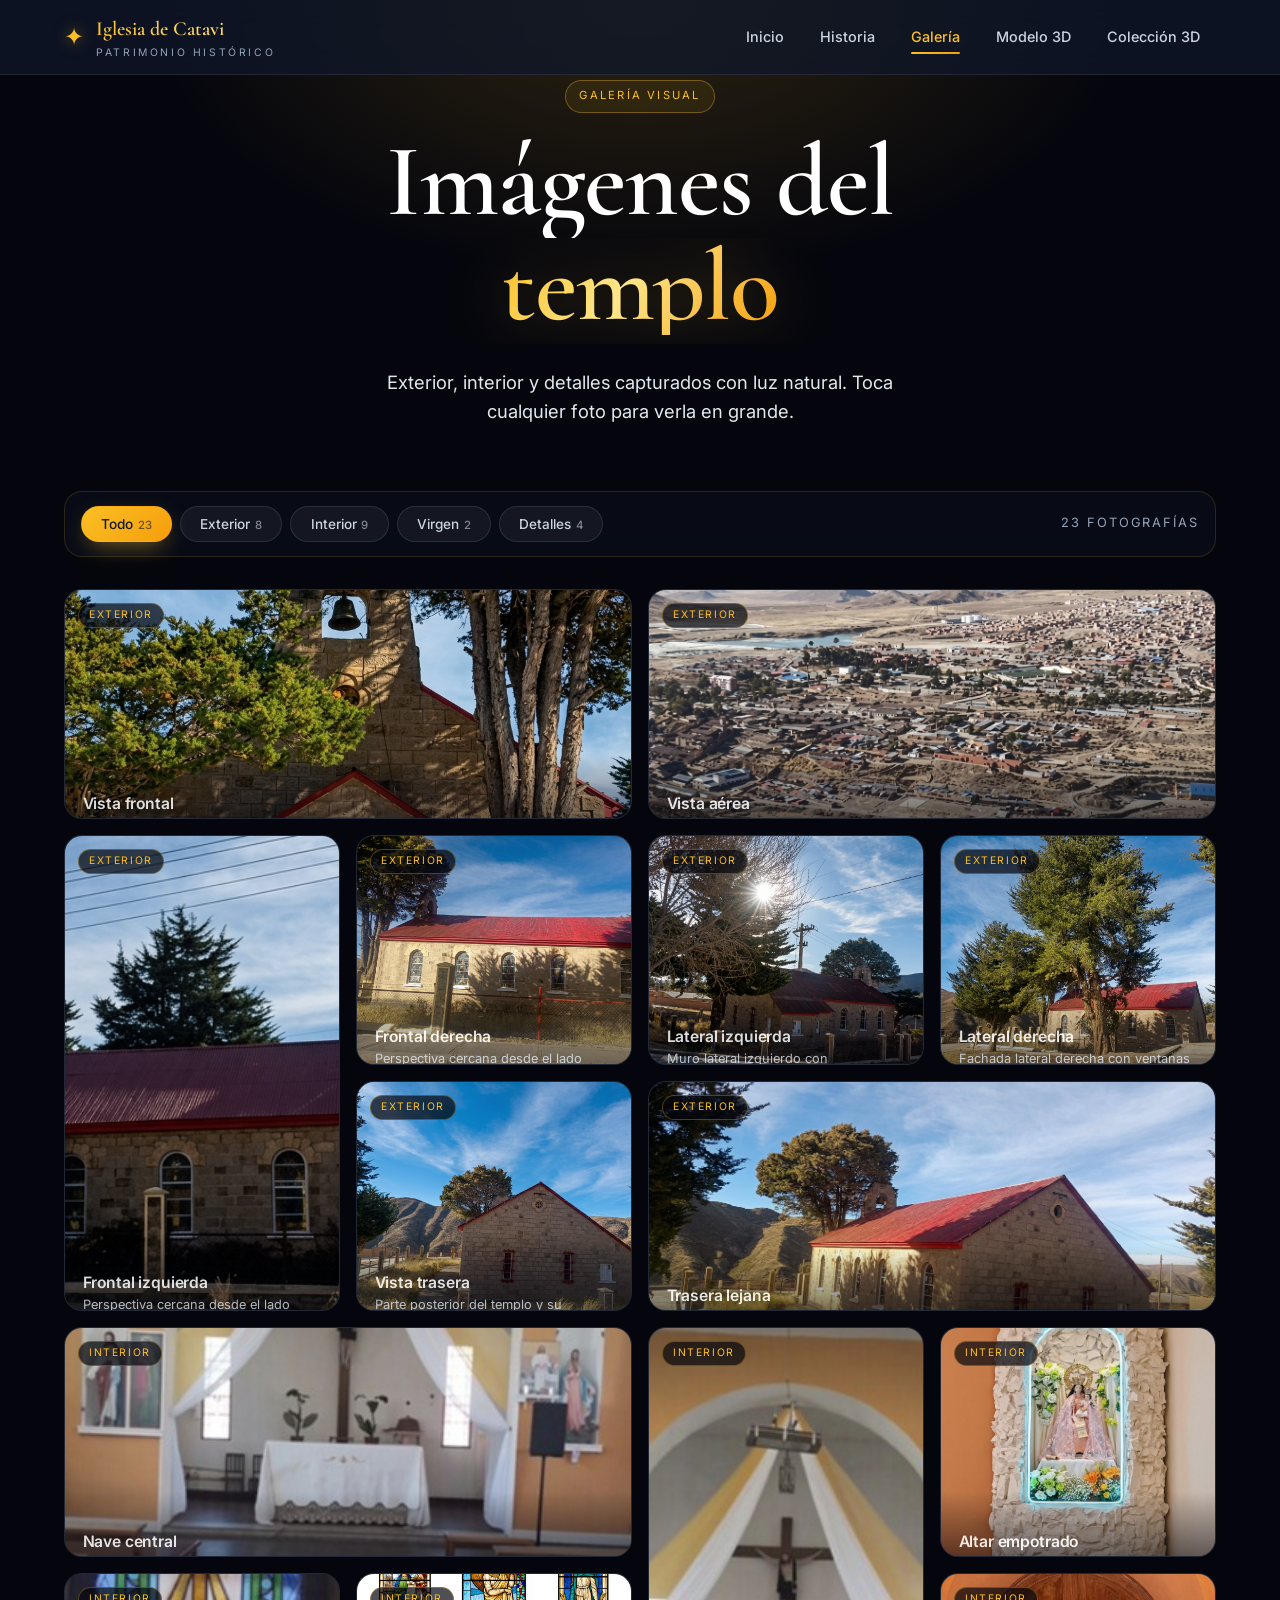
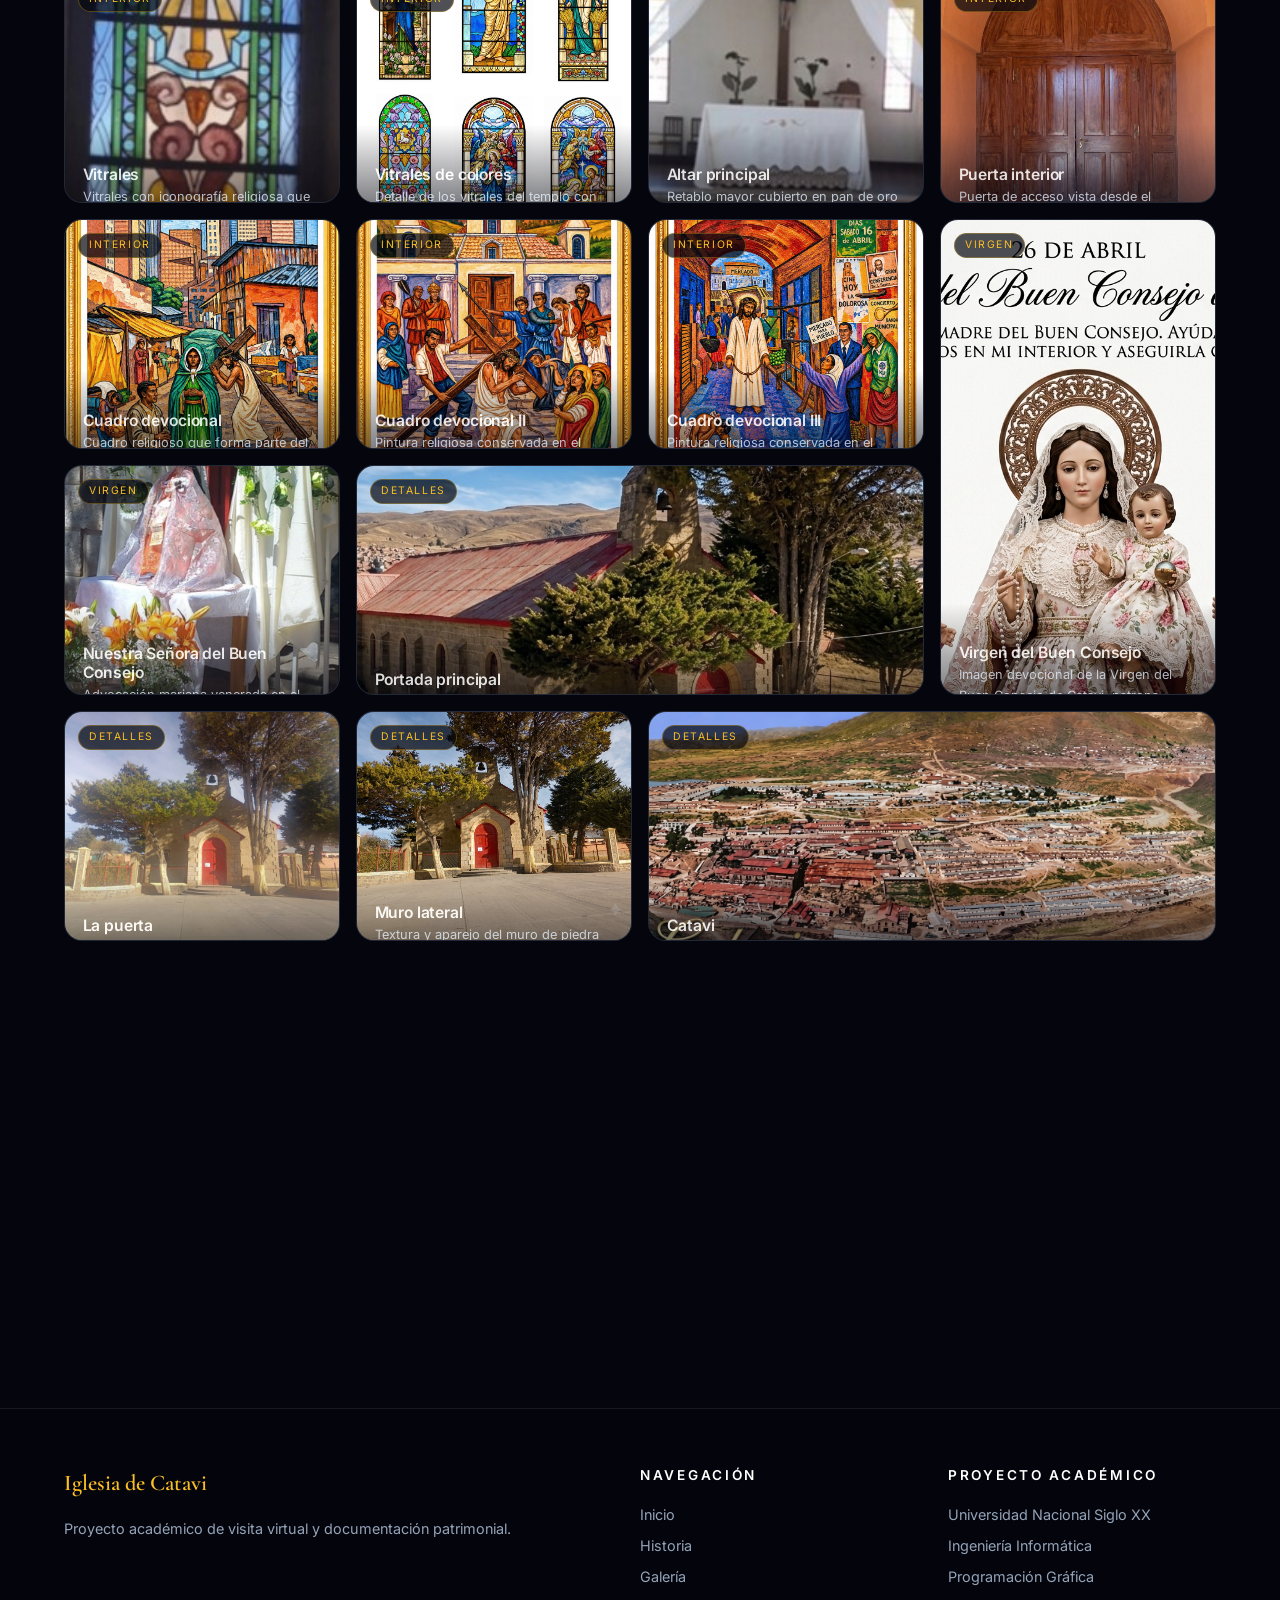
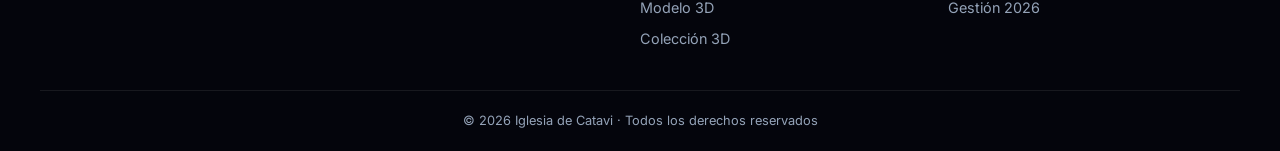
==== commit 2087fc81: "Casi el final Actualizacion del comic de la Iglesia de Catavi" ====
--- a/galeria.html
+++ b/galeria.html
@@ -9,9 +9,12 @@
 <link href="https://fonts.googleapis.com/css2?family=Cormorant+Garamond:wght@500;600;700&family=Inter:wght@300;400;500;600;700&display=swap" rel="stylesheet">
 <link rel="stylesheet" href="css/menu.css">
 <link rel="stylesheet" href="css/estilos.css">
+<link rel="stylesheet" href="css/inicio.css">
 <link rel="stylesheet" href="css/galeria.css">
 </head>
-<body>
+<body class="home galeria">
+<div class="progress" id="progress"></div>
+
 <header class="navbar">
   <div class="nav-inner">
     <a href="index.html" class="brand">
@@ -24,120 +27,61 @@
       <a href="historia.html">Historia</a>
       <a href="galeria.html" class="active">Galería</a>
       <a href="modelo3d.html">Modelo 3D</a>
+      <a href="coleccion.html">Colección 3D</a>
     </nav>
   </div>
 </header>
 
-<section class="page-hero short">
-  <div class="container hero-content text-center">
+<section class="g-hero">
+  <div class="container">
     <span class="chip">Galería visual</span>
-    <h1 class="hero-title">Imágenes del <span class="gold">templo</span></h1>
-    <p class="hero-sub">Exterior, interior y detalles capturados con luz natural.</p>
+    <h1 class="hero-title">
+      <span class="line"><span>Imágenes del</span></span>
+      <span class="line"><span class="gold-grad">templo</span></span>
+    </h1>
+    <p class="hero-sub">Exterior, interior y detalles capturados con luz natural. Toca cualquier foto para verla en grande.</p>
   </div>
 </section>
 
-<section class="container section">
-  <div class="gallery-tabs">
-    <button class="tab active" data-cat="all">Todo</button>
-    <button class="tab" data-cat="exterior">Exterior</button>
-    <button class="tab" data-cat="interior">Interior</button>
-    <button class="tab" data-cat="detalles">Detalles</button>
+<section class="container g-main">
+  <div class="g-bar">
+    <div class="gallery-tabs" id="tabs"></div>
+    <span class="g-count" id="count"></span>
   </div>
 
-  <div class="section-head"><h2 id="cat-exterior">Exterior</h2></div>
-  <div class="gallery">
-    <figure class="g-item" data-cat="exterior">
-      <img src="assets/img/exterior/frontal.jpg" alt="Vista frontal" data-title="Vista frontal" data-desc="Fachada principal de piedra labrada con campanario central.">
-      <figcaption><h4>Vista frontal</h4><p>Fachada principal de piedra.</p></figcaption>
-    </figure>
-    <figure class="g-item" data-cat="exterior">
-      <img src="assets/img/exterior/parte%20izquierda%20serca.png" alt="Frontal izquierda cerca" data-title="Frontal izquierda" data-desc="Perspectiva cercana desde el lado izquierdo del atrio.">
-      <figcaption><h4>Frontal izquierda</h4><p>Ángulo cercano desde el atrio.</p></figcaption>
-    </figure>
-    <figure class="g-item" data-cat="exterior">
-      <img src="assets/img/exterior/parte%20derecha%20serca.png" alt="Frontal derecha cerca" data-title="Frontal derecha" data-desc="Perspectiva cercana desde el lado derecho del atrio.">
-      <figcaption><h4>Frontal derecha</h4><p>Vista cercana en escorzo.</p></figcaption>
-    </figure>
-    <figure class="g-item" data-cat="exterior">
-      <img src="assets/img/exterior/parte%20izquierda%20lejos.png" alt="Lateral izquierda lejos" data-title="Lateral izquierda" data-desc="Muro lateral izquierdo con contrafuertes visto a distancia.">
-      <figcaption><h4>Lateral izquierda</h4><p>Muros y contrafuertes.</p></figcaption>
-    </figure>
-    <figure class="g-item" data-cat="exterior">
-      <img src="assets/img/exterior/parte%20derecha%20lejos.png" alt="Lateral derecha lejos" data-title="Lateral derecha" data-desc="Fachada lateral derecha con ventanas altas.">
-      <figcaption><h4>Lateral derecha</h4><p>Ventanas altas.</p></figcaption>
-    </figure>
-    <figure class="g-item" data-cat="exterior">
-      <img src="assets/img/exterior/parte%20tracera.png" alt="Vista trasera" data-title="Vista trasera" data-desc="Parte posterior del templo y su integración con el entorno.">
-      <figcaption><h4>Vista trasera</h4><p>Integración con el pueblo.</p></figcaption>
-    </figure>
-    <figure class="g-item" data-cat="exterior">
-      <img src="assets/img/exterior/parte%20tracera%20lejos%20.png" alt="Vista trasera lejana" data-title="Trasera lejana" data-desc="Vista panorámica de la parte posterior del templo.">
-      <figcaption><h4>Trasera lejana</h4><p>Panorámica posterior.</p></figcaption>
-    </figure>
-    <figure class="g-item" data-cat="exterior">
-      <img src="assets/img/exterior/aerea.jpg" alt="Vista aérea" data-title="Vista aérea" data-desc="Toma aérea del conjunto arquitectónico y la plaza.">
-      <figcaption><h4>Vista aérea</h4><p>Conjunto completo.</p></figcaption>
-    </figure>
-  </div>
+  <div class="gallery" id="gallery"></div>
 
-  <div class="section-head"><h2 id="cat-interior">Interior</h2></div>
-  <div class="gallery">
-    <figure class="g-item" data-cat="interior">
-      <img src="assets/img/interior/nave.jpg" alt="Nave central" data-title="Nave central" data-desc="Vista desde la entrada hacia el altar mayor con la nave central.">
-      <figcaption><h4>Nave central</h4><p>Vista hacia el altar.</p></figcaption>
-    </figure>
-    <figure class="g-item" data-cat="interior">
-      <img src="assets/img/interior/altar.jpg" alt="Altar principal" data-title="Altar principal" data-desc="Retablo mayor cubierto en pan de oro con detalles barrocos.">
-      <figcaption><h4>Altar principal</h4><p>Retablo en pan de oro.</p></figcaption>
-    </figure>
-    <figure class="g-item" data-cat="interior">
-      <img src="assets/img/interior/Virgen%20del%20Buen%20Consejo%2026%20de%20abril.png" alt="Virgen del Buen Consejo 26 de abril" data-title="Virgen del Buen Consejo" data-desc="Imagen devocional de la Virgen del Buen Consejo de Catavi, patrona celebrada el 26 de abril.">
-      <figcaption><h4>Virgen del Buen Consejo</h4><p>Festividad 26 de abril.</p></figcaption>
-    </figure>
-    <figure class="g-item" data-cat="interior">
-      <img src="assets/img/interior/Virgen%20del%20Buen%20Consejo.jpg" alt="Virgen del Buen Consejo" data-title="Virgen del Buen Consejo" data-desc="Imagen de la Virgen del Buen Consejo, advocación mariana venerada en el templo.">
-      <figcaption><h4>Virgen del Buen Consejo</h4><p>Advocación mariana.</p></figcaption>
-    </figure>
-    <figure class="g-item" data-cat="interior">
-      <img src="assets/img/interior/vitral.jpg" alt="Vitrales" data-title="Vitrales" data-desc="Vitrales con iconografía religiosa que filtran la luz natural.">
-      <figcaption><h4>Vitrales</h4><p>Luz tamizada de colores.</p></figcaption>
-    </figure>
-  </div>
-
-  <div class="section-head"><h2 id="cat-detalles">Detalles</h2></div>
-  <div class="gallery">
-    <figure class="g-item" data-cat="detalles">
-      <img src="assets/img/portada/portada.jpg" alt="Portada principal" data-title="Portada principal" data-desc="Detalle de la portada de piedra con elementos ornamentales.">
-      <figcaption><h4>Portada</h4><p>Detalle de piedra labrada.</p></figcaption>
-    </figure>
-    <figure class="g-item" data-cat="detalles">
-      <img src="assets/img/exterior/lateral.jpg" alt="Muro lateral" data-title="Detalle de muro" data-desc="Textura y aparejo del muro de piedra con contrafuertes.">
-      <figcaption><h4>Muro lateral</h4><p>Aparejo de piedra.</p></figcaption>
-    </figure>
-  </div>
-
-  <div class="cta-3d">
-    <h3>¿Quieres explorar el templo en tres dimensiones?</h3>
-    <a href="modelo3d.html" class="btn btn-gold btn-lg">Ver Modelo 3D Interactivo →</a>
+  <div class="cta glass rv">
+    <h2>¿Quieres explorar el templo <span class="gold">en 3D</span>?</h2>
+    <p class="lead">Camina por fuera, entra por la puerta y recorre el interior.</p>
+    <a href="modelo3d.html" class="btn btn-gold btn-lg pulse">Ver Modelo 3D Interactivo →</a>
   </div>
 </section>
 
-<!-- Lightbox -->
+<!-- VISOR -->
 <div class="lightbox" id="lightbox" aria-hidden="true">
-  <button class="lb-close" id="lbClose" aria-label="Cerrar">✕</button>
+  <div class="lb-top">
+    <span id="lbCount"></span>
+    <div class="lb-tools">
+      <button id="lbPlay" title="Pase automático (barra espaciadora)">▶</button>
+      <button id="lbZoom" title="Zoom (doble clic)">⤢</button>
+      <a id="lbDown" title="Descargar" download>⬇</a>
+      <button id="lbClose" aria-label="Cerrar">✕</button>
+    </div>
+  </div>
   <button class="lb-nav lb-prev" id="lbPrev" aria-label="Anterior">‹</button>
   <button class="lb-nav lb-next" id="lbNext" aria-label="Siguiente">›</button>
-  <figure class="lb-content">
-    <img id="lbImg" src="" alt="">
-    <figcaption><h3 id="lbTitle"></h3><p id="lbDesc"></p></figcaption>
-  </figure>
+  <div class="lb-stage" id="lbStage"><img id="lbImg" src="" alt="" draggable="false"></div>
+  <div class="lb-info"><h3 id="lbTitle"></h3><p id="lbDesc"></p></div>
+  <div class="lb-thumbs" id="lbThumbs"></div>
+  <div class="lb-bar"><i id="lbBar"></i></div>
 </div>
 
 <footer class="footer">
   <div class="container footer-grid">
     <div><h4 class="gold">Iglesia de Catavi</h4><p>Proyecto académico de visita virtual y documentación patrimonial.</p></div>
-    <div><h4>Navegación</h4><ul><li><a href="index.html">Inicio</a></li><li><a href="historia.html">Historia</a></li><li><a href="galeria.html">Galería</a></li><li><a href="modelo3d.html">Modelo 3D</a></li></ul></div>
-    <div><h4>Proyecto académico</h4><ul><li>Universidad Mayor</li><li>Ingeniería Informática</li><li>Computación Gráfica</li><li>Gestión 2026</li></ul></div>
+    <div><h4>Navegación</h4><ul><li><a href="index.html">Inicio</a></li><li><a href="historia.html">Historia</a></li><li><a href="galeria.html">Galería</a></li><li><a href="modelo3d.html">Modelo 3D</a></li><li><a href="coleccion.html">Colección 3D</a></li></ul></div>
+    <div><h4>Proyecto académico</h4><ul><li>Universidad Nacional Siglo XX</li><li>Ingeniería Informática</li><li>Programación Gráfica</li><li>Gestión 2026</li></ul></div>
   </div>
   <div class="footer-bottom container">© 2026 Iglesia de Catavi · Todos los derechos reservados</div>
 </footer>
--- a/css/inicio.css
+++ b/css/inicio.css
@@ -0,0 +1,103 @@
+/* =========================================================
+   Portada · Iglesia de Catavi  (css/inicio.css)
+   ========================================================= */
+body.home{background:#05060d;overflow-x:hidden}
+.home main,.home .footer{position:relative;z-index:2}
+.home .footer{background:rgba(5,6,13,.95);margin-top:2rem}
+
+/* Fondo: vitral 3D + resplandor */
+#canvas-container{
+  position:fixed;inset:0;z-index:0;pointer-events:none;
+  background:
+    radial-gradient(60% 60% at 72% 45%,rgba(251,191,36,.16),transparent 70%),
+    radial-gradient(50% 50% at 15% 85%,rgba(59,130,246,.12),transparent 70%),
+    #05060d;
+}
+#canvas-container canvas{display:block}
+
+/* Barra de progreso */
+.progress{position:fixed;top:0;left:0;height:3px;width:0;z-index:200;
+  background:linear-gradient(90deg,#fbbf24,#f59e0b,#fde68a);box-shadow:0 0 12px rgba(251,191,36,.7)}
+
+/* HERO */
+.hero{min-height:calc(100vh - 74px);background:none!important}
+.hero-content{max-width:1200px;padding:4rem 1.5rem}
+.hero-title{font-size:clamp(3.4rem,9vw,8rem);line-height:.95;margin-bottom:1.5rem}
+.hero-title .line{display:block;overflow:hidden;padding-bottom:.08em}
+.hero-title .line>span{display:inline-block;transform:translateY(110%);animation:rise 1s cubic-bezier(.2,.8,.2,1) forwards}
+.hero-title .line:nth-child(2)>span{animation-delay:.15s}
+.gold-grad{background:linear-gradient(120deg,#fbbf24,#fde68a 45%,#f59e0b);-webkit-background-clip:text;background-clip:text;color:transparent;
+  filter:drop-shadow(0 0 30px rgba(251,191,36,.35))}
+@keyframes rise{to{transform:none}}
+.hero .chip,.hero-sub,.hero-actions,.hero-meta{opacity:0;animation:fade .9s ease .5s forwards}
+.hero-sub{animation-delay:.6s;max-width:520px}
+.hero-actions{animation-delay:.75s}
+.hero-meta{animation-delay:.9s}
+@keyframes fade{from{opacity:0;transform:translateY(16px)}to{opacity:1;transform:none}}
+
+.hero-meta{display:flex;gap:2.5rem;margin-top:3rem;flex-wrap:wrap}
+.hero-meta b{display:block;font-family:var(--font-display);font-size:2.4rem;color:#fbbf24;line-height:1}
+.hero-meta span{font-size:.7rem;letter-spacing:.2em;text-transform:uppercase;color:var(--muted)}
+
+.pulse{animation:glow 2.4s ease-in-out infinite}
+@keyframes glow{0%,100%{box-shadow:0 0 0 0 rgba(251,191,36,.45)}50%{box-shadow:0 0 0 14px rgba(251,191,36,0)}}
+
+.hero-scroll{position:absolute;bottom:1.5rem;left:50%;transform:translateX(-50%);width:26px;height:42px;
+  border:2px solid rgba(251,191,36,.6);border-radius:14px;animation:none}
+.hero-scroll i{position:absolute;left:50%;top:8px;width:4px;height:8px;margin-left:-2px;border-radius:2px;
+  background:#fbbf24;animation:wheel 1.6s infinite}
+@keyframes wheel{0%{opacity:1;transform:translateY(0)}100%{opacity:0;transform:translateY(16px)}}
+
+/* Cristal */
+.glass{
+  background:linear-gradient(145deg,rgba(30,41,59,.62),rgba(15,23,42,.55));
+  backdrop-filter:blur(18px);-webkit-backdrop-filter:blur(18px);
+  border:1px solid rgba(251,191,36,.18);border-radius:22px;padding:2.25rem;
+  box-shadow:0 30px 60px -30px rgba(0,0,0,.8);
+  transition:transform .4s ease,border-color .4s ease;
+}
+.glass:hover{transform:translateY(-6px);border-color:rgba(251,191,36,.5)}
+.glass h3{color:#fff;font-size:1.8rem}
+.glass p{color:#b6c2d4}
+
+/* Tarjetas */
+.cards{grid-template-columns:repeat(4,1fr);grid-auto-rows:1fr}
+.card.big{grid-column:span 2;grid-row:span 1;background:linear-gradient(145deg,rgba(251,191,36,.14),rgba(30,41,59,.7))}
+.card{
+  position:relative;overflow:hidden;background:rgba(20,28,46,.7);
+  backdrop-filter:blur(10px);border-radius:20px;padding:2rem;
+}
+.card::before{
+  content:"";position:absolute;inset:0;opacity:0;transition:opacity .3s;
+  background:radial-gradient(320px circle at var(--mx,50%) var(--my,50%),rgba(251,191,36,.22),transparent 60%);
+}
+.card:hover::before{opacity:1}
+.card>*{position:relative}
+.card-icon{font-size:2.4rem;transition:transform .4s}
+.card:hover .card-icon{transform:scale(1.2) rotate(-6deg)}
+.card-link{transition:letter-spacing .3s}
+.card:hover .card-link{letter-spacing:.06em}
+
+/* Cierre */
+.cta{text-align:center;padding:4rem 2rem;border-radius:28px;
+  background:radial-gradient(80% 120% at 50% 0%,rgba(251,191,36,.2),rgba(15,23,42,.7))}
+.cta .lead{margin-bottom:2rem}
+
+/* Revelado al hacer scroll */
+.rv{opacity:0;transform:translateY(40px);transition:opacity .9s ease,transform .9s cubic-bezier(.2,.8,.2,1)}
+.rv.in{opacity:1;transform:none}
+.d1{transition-delay:.12s}.d2{transition-delay:.24s}.d3{transition-delay:.36s}
+
+@media (max-width:980px){.cards{grid-template-columns:repeat(2,1fr)}}
+@media (max-width:840px){
+  .hero-content{text-align:center}
+  .hero-sub{margin-inline:auto}
+  .hero-actions,.hero-meta{justify-content:center}
+  #canvas-container{background:radial-gradient(70% 50% at 50% 30%,rgba(251,191,36,.18),transparent 70%),#05060d}
+  .cards{grid-template-columns:1fr}
+  .card.big{grid-column:auto}
+}
+@media (prefers-reduced-motion:reduce){
+  *{animation-duration:.01ms!important;transition-duration:.01ms!important}
+  .rv,.hero .chip,.hero-sub,.hero-actions,.hero-meta{opacity:1;transform:none}
+}
--- a/css/galeria.css
+++ b/css/galeria.css
@@ -0,0 +1,92 @@
+/* =========================================================
+   Galería interactiva  (css/galeria.css) · usa también inicio.css
+   ========================================================= */
+body.galeria{background:#05060d}
+.g-hero{position:relative;z-index:2;text-align:center;padding:5rem 0 2rem;
+  background:radial-gradient(55% 80% at 50% 0%,rgba(251,191,36,.16),transparent 70%)}
+.g-hero .hero-title{font-size:clamp(2.8rem,8vw,6.5rem)}
+.g-hero .hero-sub{margin-inline:auto}
+.g-main{position:relative;z-index:2;padding-bottom:3rem}
+
+/* Barra de filtros */
+.g-bar{position:sticky;top:74px;z-index:20;display:flex;align-items:center;justify-content:space-between;gap:1rem;flex-wrap:wrap;
+  padding:.9rem 1rem;margin:0 0 2rem;border-radius:18px;
+  background:rgba(10,14,26,.78);backdrop-filter:blur(16px);-webkit-backdrop-filter:blur(16px);
+  border:1px solid rgba(251,191,36,.15)}
+.gallery-tabs{display:flex;flex-wrap:wrap;gap:.5rem;margin:0}
+.gallery-tabs .tab{background:rgba(255,255,255,.05);border:1px solid rgba(255,255,255,.1);color:#cbd5e1;
+  padding:.55rem 1.2rem;border-radius:999px;font:500 .85rem var(--font-sans);cursor:pointer;transition:all .25s}
+.gallery-tabs .tab:hover{color:#fff;border-color:rgba(251,191,36,.5);transform:translateY(-2px)}
+.gallery-tabs .tab.active{background:linear-gradient(135deg,#fbbf24,#f59e0b);color:#0f172a;border-color:transparent;
+  box-shadow:0 8px 24px -8px rgba(251,191,36,.6)}
+.gallery-tabs .tab small{opacity:.6;margin-left:.3rem}
+.g-count{color:var(--muted);font-size:.8rem;letter-spacing:.15em;text-transform:uppercase}
+
+/* Mosaico */
+.gallery{display:grid;grid-template-columns:repeat(4,1fr);grid-auto-rows:230px;grid-auto-flow:dense;gap:1rem;margin-bottom:3rem;perspective:1200px}
+.g-item{position:relative;margin:0;border-radius:18px;overflow:hidden;cursor:zoom-in;
+  background:#111827;border:1px solid rgba(255,255,255,.07);
+  opacity:0;transform:translateY(30px) scale(.96);
+  transition:opacity .6s ease,transform .25s ease-out,border-color .3s,box-shadow .3s}
+.g-item.show{opacity:1;transform:rotateX(var(--rx,0deg)) rotateY(var(--ry,0deg))}
+.g-item.out{opacity:0;transform:scale(.9);transition:opacity .25s,transform .25s}
+.g-item.wide{grid-column:span 2}
+.g-item.tall{grid-row:span 2}
+.g-item img{width:100%;height:100%;object-fit:cover;transition:transform .8s cubic-bezier(.2,.8,.2,1),filter .5s;filter:saturate(.9)}
+.g-item:hover{border-color:rgba(251,191,36,.6);box-shadow:0 30px 60px -25px rgba(0,0,0,.9),0 0 40px -10px rgba(251,191,36,.35);z-index:3}
+.g-item:hover img{transform:scale(1.1);filter:saturate(1.15)}
+.g-item::after{content:"";position:absolute;inset:0;pointer-events:none;opacity:0;transition:opacity .3s;
+  background:radial-gradient(260px circle at var(--mx,50%) var(--my,50%),rgba(255,255,255,.16),transparent 60%)}
+.g-item:hover::after{opacity:1}
+.g-item figcaption{position:absolute;left:0;right:0;bottom:0;padding:2.5rem 1.1rem 1rem;
+  background:linear-gradient(0deg,rgba(5,6,13,.92),transparent);
+  transform:translateY(35%);opacity:.85;transition:transform .4s,opacity .4s}
+.g-item:hover figcaption{transform:none;opacity:1}
+.g-item h4{margin:0;font:600 .98rem var(--font-sans);color:#fff}
+.g-item p{margin:.2rem 0 0;font-size:.8rem;color:#cbd5e1}
+.g-item .tag{position:absolute;top:.8rem;left:.8rem;padding:.2rem .65rem;border-radius:999px;font-size:.65rem;
+  letter-spacing:.15em;text-transform:uppercase;color:#fbbf24;background:rgba(5,6,13,.7);border:1px solid rgba(251,191,36,.3)}
+.g-item .zoom{position:absolute;top:.7rem;right:.7rem;width:34px;height:34px;border-radius:50%;display:grid;place-items:center;
+  background:rgba(251,191,36,.9);color:#0f172a;font-weight:700;opacity:0;transform:scale(.6);transition:all .3s}
+.g-item:hover .zoom{opacity:1;transform:none}
+
+/* Visor */
+.lightbox{position:fixed;inset:0;z-index:300;display:none;flex-direction:column;background:rgba(4,5,10,.97);
+  backdrop-filter:blur(10px);opacity:0;transition:opacity .3s}
+.lightbox.open{display:flex}
+.lightbox.vis{opacity:1}
+.lb-top{display:flex;justify-content:space-between;align-items:center;padding:1rem 1.25rem;color:#94a3b8;
+  font-size:.8rem;letter-spacing:.2em;text-transform:uppercase;z-index:3}
+.lb-tools{display:flex;gap:.5rem}
+.lb-tools button,.lb-tools a,.lb-nav{width:44px;height:44px;border-radius:50%;display:grid;place-items:center;cursor:pointer;
+  color:#fff;background:rgba(255,255,255,.08);border:1px solid rgba(255,255,255,.15);font-size:1.1rem;transition:all .25s}
+.lb-tools button:hover,.lb-tools a:hover,.lb-nav:hover{background:rgba(251,191,36,.22);color:#fbbf24;border-color:rgba(251,191,36,.5)}
+.lb-tools button.on{background:#fbbf24;color:#0f172a}
+.lb-stage{flex:1;min-height:0;display:flex;align-items:center;justify-content:center;overflow:hidden;touch-action:none;cursor:zoom-in}
+.lb-stage.zoomed{cursor:grab}
+.lb-stage.drag{cursor:grabbing}
+.lb-stage img{max-width:92%;max-height:100%;border-radius:10px;box-shadow:0 30px 80px -20px #000;
+  transition:transform .3s ease,opacity .35s;user-select:none;will-change:transform}
+.lb-stage img.swap{opacity:0}
+.lb-nav{position:absolute;top:50%;transform:translateY(-50%);z-index:3;font-size:1.6rem}
+.lb-prev{left:1rem}.lb-next{right:1rem}
+.lb-info{text-align:center;padding:.8rem 1rem .4rem;max-width:780px;margin:0 auto}
+.lb-info h3{color:#fbbf24;margin:0 0 .2rem;font-size:1.7rem}
+.lb-info p{margin:0;color:#94a3b8;font-size:.92rem}
+.lb-thumbs{display:flex;gap:.5rem;overflow-x:auto;padding:.6rem 1rem 1rem;justify-content:safe center}
+.lb-thumbs img{height:56px;aspect-ratio:4/3;object-fit:cover;border-radius:8px;cursor:pointer;opacity:.45;
+  border:2px solid transparent;transition:all .25s;flex:none}
+.lb-thumbs img:hover{opacity:.85}
+.lb-thumbs img.on{opacity:1;border-color:#fbbf24;transform:translateY(-3px)}
+.lb-bar{height:3px;background:rgba(255,255,255,.08)}
+.lb-bar i{display:block;height:100%;width:0;background:linear-gradient(90deg,#fbbf24,#f59e0b)}
+
+@media (max-width:1000px){.gallery{grid-template-columns:repeat(3,1fr)}}
+@media (max-width:700px){
+  .gallery{grid-template-columns:repeat(2,1fr);grid-auto-rows:170px}
+  .g-bar{top:70px}
+  .g-item figcaption{transform:none}
+  .lb-nav{width:38px;height:38px}
+  .lb-info h3{font-size:1.3rem}
+}
+@media (max-width:440px){.gallery{grid-template-columns:1fr;grid-auto-rows:220px}.g-item.wide{grid-column:auto}}
